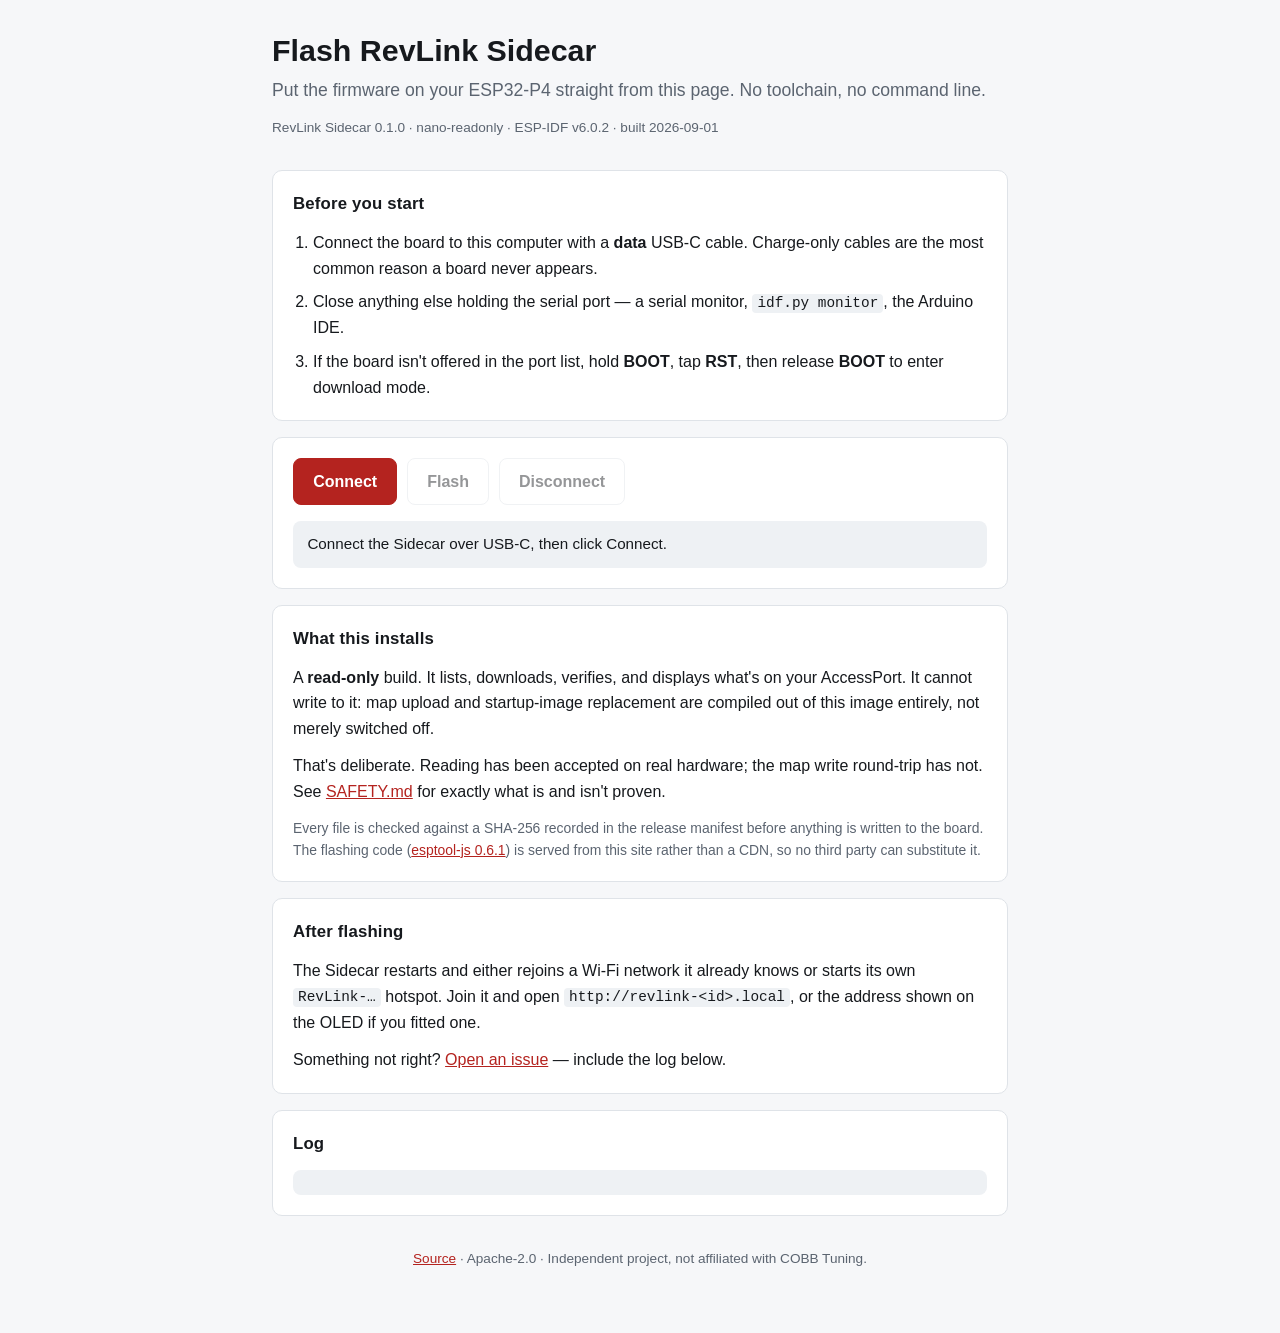
==== web/flash/index.html @ 6007da0b "Publish a read-only v0.1.0 image and a browser flasher Building ESP-IDF is a two-gigabyte, multi-ste" ====
<!doctype html>
<html lang="en">
<head>
<meta charset="utf-8">
<meta name="viewport" content="width=device-width, initial-scale=1">
<title>Flash RevLink Sidecar</title>
<link rel="stylesheet" href="style.css">
</head>
<body>

<main>
  <header>
    <h1>Flash RevLink Sidecar</h1>
    <p class="lede">
      Put the firmware on your ESP32-P4 straight from this page. No toolchain,
      no command line.
    </p>
    <p class="release" id="release">Loading release…</p>
  </header>

  <section id="support" hidden class="panel warn">
    <h2>This browser can't flash</h2>
    <p>
      Flashing uses the Web Serial API, which today only Chromium-based
      browsers implement — Chrome, Edge, Opera, Arc, Brave. Safari and Firefox
      don't support it.
    </p>
    <p>
      Open this page in one of those, or flash from a terminal instead — see
      <a href="https://github.com/noelmom/revlink-sidecar#build">Build</a>.
    </p>
  </section>

  <section class="panel">
    <h2>Before you start</h2>
    <ol>
      <li>Connect the board to this computer with a <strong>data</strong> USB-C
        cable. Charge-only cables are the most common reason a board never
        appears.</li>
      <li>Close anything else holding the serial port — a serial monitor,
        <code>idf.py monitor</code>, the Arduino IDE.</li>
      <li>If the board isn't offered in the port list, hold <strong>BOOT</strong>,
        tap <strong>RST</strong>, then release <strong>BOOT</strong> to enter
        download mode.</li>
    </ol>
  </section>

  <section class="panel actions">
    <div class="row">
      <button id="connect" type="button" class="primary">Connect</button>
      <button id="flash" type="button" disabled>Flash</button>
      <button id="disconnect" type="button" disabled>Disconnect</button>
    </div>
    <p id="status" class="status">Loading…</p>
    <div id="progress" class="progress" hidden><div id="bar" class="bar"></div></div>
  </section>

  <section id="device" class="panel" hidden>
    <h2>Connected board</h2>
    <dl id="device-body"></dl>
  </section>

  <section class="panel">
    <h2>What this installs</h2>
    <p>
      A <strong>read-only</strong> build. It lists, downloads, verifies, and
      displays what's on your AccessPort. It cannot write to it: map upload and
      startup-image replacement are compiled out of this image entirely, not
      merely switched off.
    </p>
    <p>
      That's deliberate. Reading has been accepted on real hardware; the map
      write round-trip has not. See
      <a href="https://github.com/noelmom/revlink-sidecar/blob/main/SAFETY.md">SAFETY.md</a>
      for exactly what is and isn't proven.
    </p>
    <p class="fine">
      Every file is checked against a SHA-256 recorded in the release manifest
      before anything is written to the board. The flashing code
      (<a href="vendor/esptool-js-0.6.1.js">esptool-js 0.6.1</a>) is served from
      this site rather than a CDN, so no third party can substitute it.
    </p>
  </section>

  <section class="panel">
    <h2>After flashing</h2>
    <p>
      The Sidecar restarts and either rejoins a Wi-Fi network it already knows
      or starts its own <code>RevLink-…</code> hotspot. Join it and open
      <code>http://revlink-&lt;id&gt;.local</code>, or the address shown on the
      OLED if you fitted one.
    </p>
    <p>
      Something not right?
      <a href="https://github.com/noelmom/revlink-sidecar/issues">Open an issue</a>
      — include the log below.
    </p>
  </section>

  <section class="panel">
    <h2>Log</h2>
    <pre id="log" class="log"></pre>
  </section>

  <footer>
    <p>
      <a href="https://github.com/noelmom/revlink-sidecar">Source</a> ·
      Apache-2.0 · Independent project, not affiliated with COBB Tuning.
    </p>
  </footer>
</main>

<script type="module" src="flash.js"></script>
</body>
</html>
---- web/flash/style.css ----
:root {
  color-scheme: light dark;
  --bg: #f6f7f9;
  --panel: #ffffff;
  --ink: #16191d;
  --muted: #5b6470;
  --line: #dfe3e8;
  --accent: #b4231f;
  --accent-ink: #ffffff;
  --ok: #1c6b3c;
  --ok-bg: #e8f5ed;
  --warn: #8a5a00;
  --warn-bg: #fdf3e0;
  --error: #a11a16;
  --error-bg: #fdeceb;
  --code: #eef1f4;
}

@media (prefers-color-scheme: dark) {
  :root {
    --bg: #14171a;
    --panel: #1c2024;
    --ink: #e8eaed;
    --muted: #98a2ae;
    --line: #2c3238;
    --accent: #e04a44;
    --accent-ink: #14171a;
    --ok: #6fd39b;
    --ok-bg: #16301f;
    --warn: #e0b060;
    --warn-bg: #332713;
    --error: #f28b86;
    --error-bg: #331917;
    --code: #23282d;
  }
}

* { box-sizing: border-box; }

body {
  margin: 0;
  padding: 2rem 1rem 4rem;
  background: var(--bg);
  color: var(--ink);
  font: 16px/1.6 -apple-system, BlinkMacSystemFont, "Segoe UI", Roboto,
    "Helvetica Neue", Arial, sans-serif;
}

main { max-width: 46rem; margin: 0 auto; }

header { margin-bottom: 2rem; }

h1 { font-size: 1.9rem; line-height: 1.2; margin: 0 0 .5rem; }
h2 { font-size: 1.05rem; margin: 0 0 .75rem; letter-spacing: .01em; }

.lede { font-size: 1.1rem; color: var(--muted); margin: 0 0 .75rem; }

.release {
  margin: 0;
  font-size: .85rem;
  color: var(--muted);
  font-variant-numeric: tabular-nums;
}

.panel {
  background: var(--panel);
  border: 1px solid var(--line);
  border-radius: 10px;
  padding: 1.25rem;
  margin-bottom: 1rem;
}

.panel.warn { border-color: var(--warn); background: var(--warn-bg); }
.panel.blocked { border-color: var(--error); }

p { margin: 0 0 .75rem; }
p:last-child { margin-bottom: 0; }

ol { margin: 0; padding-left: 1.25rem; }
li { margin-bottom: .5rem; }
li:last-child { margin-bottom: 0; }

a { color: var(--accent); }

code {
  background: var(--code);
  padding: .1em .35em;
  border-radius: 4px;
  font-family: ui-monospace, SFMono-Regular, Menlo, Consolas, monospace;
  font-size: .9em;
}

.row { display: flex; gap: .6rem; flex-wrap: wrap; margin-bottom: 1rem; }

button {
  font: inherit;
  font-weight: 600;
  padding: .6rem 1.2rem;
  border-radius: 8px;
  border: 1px solid var(--line);
  background: var(--panel);
  color: var(--ink);
  cursor: pointer;
}

button:hover:not(:disabled) { border-color: var(--muted); }

button.primary {
  background: var(--accent);
  border-color: var(--accent);
  color: var(--accent-ink);
}

button:disabled { opacity: .45; cursor: not-allowed; }

.status {
  margin: 0;
  padding: .7rem .9rem;
  border-radius: 8px;
  background: var(--code);
  font-size: .95rem;
  white-space: pre-wrap;
}

.status.ok { background: var(--ok-bg); color: var(--ok); }
.status.error { background: var(--error-bg); color: var(--error); }

.progress {
  margin-top: .9rem;
  height: 1.4rem;
  background: var(--code);
  border-radius: 8px;
  overflow: hidden;
}

.bar {
  height: 100%;
  width: 0;
  background: var(--accent);
  color: var(--accent-ink);
  font-size: .78rem;
  font-weight: 700;
  line-height: 1.4rem;
  text-align: center;
  transition: width .2s ease;
}

dl {
  display: grid;
  grid-template-columns: max-content 1fr;
  gap: .4rem 1.2rem;
  margin: 0;
  font-size: .95rem;
}

dt { color: var(--muted); }
dd { margin: 0; font-variant-numeric: tabular-nums; }

.log {
  margin: 0;
  max-height: 16rem;
  overflow: auto;
  background: var(--code);
  border-radius: 8px;
  padding: .8rem;
  font-family: ui-monospace, SFMono-Regular, Menlo, Consolas, monospace;
  font-size: .8rem;
  line-height: 1.5;
  white-space: pre-wrap;
  word-break: break-word;
}

.fine { font-size: .87rem; color: var(--muted); }

footer {
  margin-top: 2rem;
  font-size: .85rem;
  color: var(--muted);
  text-align: center;
}

@media (max-width: 30rem) {
  dl { grid-template-columns: 1fr; gap: .1rem; }
  dt { margin-top: .5rem; }
}
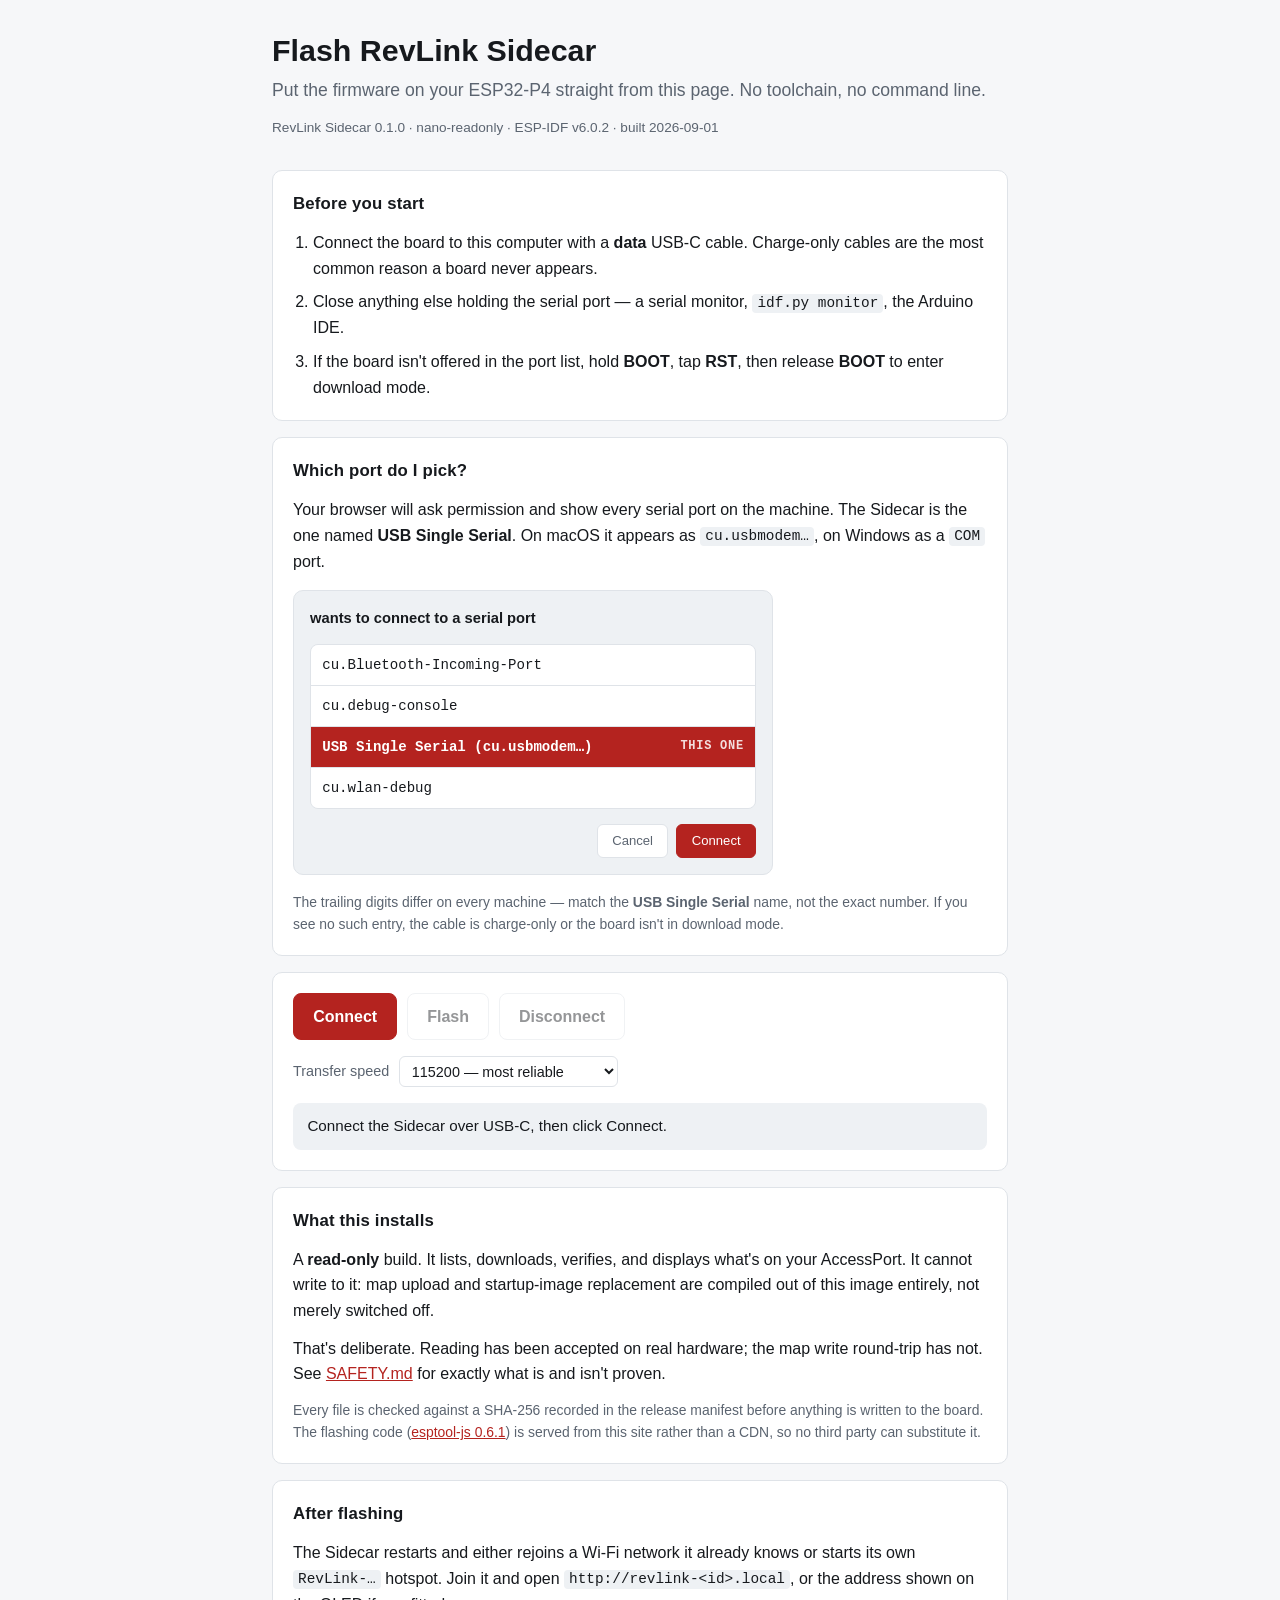
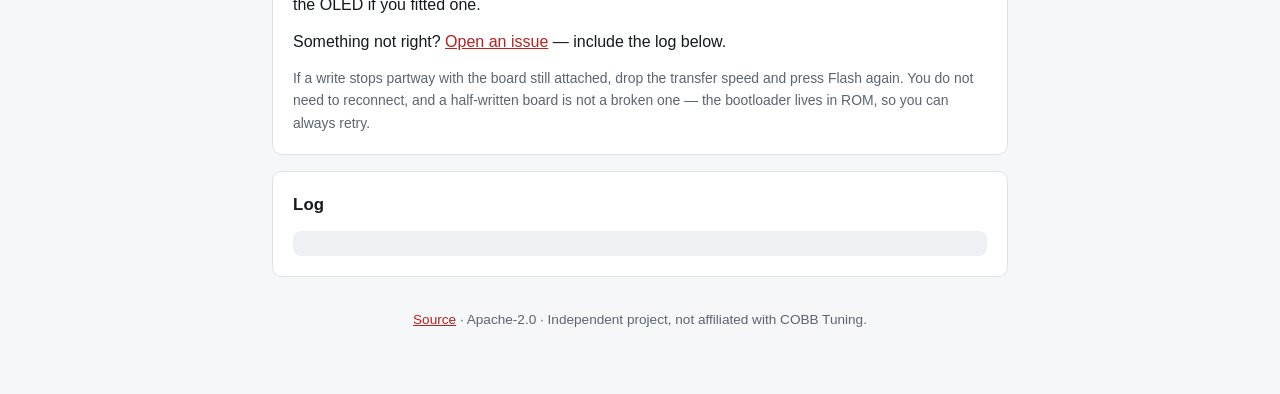
==== commit 56b97f75: "Add a landing page, and make a failed flash retryable The site now has a front door at / and the fla" ====
--- a/web/flash/index.html
+++ b/web/flash/index.html
@@ -45,12 +45,54 @@
     </ol>
   </section>
 
+  <section class="panel">
+    <h2>Which port do I pick?</h2>
+    <p>
+      Your browser will ask permission and show every serial port on the
+      machine. The Sidecar is the one named <strong>USB Single Serial</strong>.
+      On macOS it appears as <code>cu.usbmodem…</code>, on Windows as a
+      <code>COM</code> port.
+    </p>
+
+    <figure class="picker" aria-label="Example of the browser's serial port chooser">
+      <div class="picker-title">wants to connect to a serial port</div>
+      <ul class="picker-list">
+        <li>cu.Bluetooth-Incoming-Port</li>
+        <li>cu.debug-console</li>
+        <li class="pick">
+          USB Single Serial (cu.usbmodem…)
+          <span class="pick-tag">this one</span>
+        </li>
+        <li>cu.wlan-debug</li>
+      </ul>
+      <div class="picker-buttons">
+        <span class="picker-btn">Cancel</span>
+        <span class="picker-btn primary">Connect</span>
+      </div>
+    </figure>
+
+    <p class="fine">
+      The trailing digits differ on every machine — match the
+      <strong>USB Single Serial</strong> name, not the exact number. If you see
+      no such entry, the cable is charge-only or the board isn't in download
+      mode.
+    </p>
+  </section>
+
   <section class="panel actions">
     <div class="row">
       <button id="connect" type="button" class="primary">Connect</button>
       <button id="flash" type="button" disabled>Flash</button>
       <button id="disconnect" type="button" disabled>Disconnect</button>
     </div>
+    <label class="speed">
+      Transfer speed
+      <select id="baud">
+        <option value="115200" selected>115200 — most reliable</option>
+        <option value="230400">230400 — faster</option>
+        <option value="460800">460800 — fastest, may drop</option>
+      </select>
+    </label>
     <p id="status" class="status">Loading…</p>
     <div id="progress" class="progress" hidden><div id="bar" class="bar"></div></div>
   </section>
@@ -95,6 +137,12 @@
       <a href="https://github.com/noelmom/revlink-sidecar/issues">Open an issue</a>
       — include the log below.
     </p>
+    <p class="fine">
+      If a write stops partway with the board still attached, drop the
+      transfer speed and press Flash again. You do not need to reconnect, and
+      a half-written board is not a broken one — the bootloader lives in ROM,
+      so you can always retry.
+    </p>
   </section>
 
   <section class="panel">
--- a/web/flash/style.css
+++ b/web/flash/style.css
@@ -183,3 +183,99 @@
   dl { grid-template-columns: 1fr; gap: .1rem; }
   dt { margin-top: .5rem; }
 }
+
+/* Facsimile of the browser's serial-port chooser, so people know which entry
+   is theirs before the real dialog appears. Deliberately generic: the trailing
+   device digits differ on every machine. */
+.picker {
+  margin: 1rem 0;
+  border: 1px solid var(--line);
+  border-radius: 10px;
+  background: var(--code);
+  padding: 1rem;
+  max-width: 30rem;
+}
+
+.picker-title {
+  font-weight: 650;
+  font-size: .92rem;
+  margin-bottom: .8rem;
+}
+
+.picker-list {
+  list-style: none;
+  margin: 0 0 .9rem;
+  padding: 0;
+  border-radius: 8px;
+  overflow: hidden;
+  border: 1px solid var(--line);
+}
+
+.picker-list li {
+  margin: 0;
+  padding: .55rem .7rem;
+  font-size: .88rem;
+  background: var(--panel);
+  border-bottom: 1px solid var(--line);
+  font-family: ui-monospace, SFMono-Regular, Menlo, Consolas, monospace;
+}
+
+.picker-list li:last-child { border-bottom: 0; }
+
+.picker-list .pick {
+  background: var(--accent);
+  color: var(--accent-ink);
+  font-weight: 650;
+  display: flex;
+  justify-content: space-between;
+  align-items: center;
+  gap: .5rem;
+}
+
+.pick-tag {
+  font-family: inherit;
+  font-size: .75rem;
+  text-transform: uppercase;
+  letter-spacing: .06em;
+  opacity: .85;
+  white-space: nowrap;
+}
+
+.picker-buttons {
+  display: flex;
+  gap: .5rem;
+  justify-content: flex-end;
+}
+
+.picker-btn {
+  font-size: .82rem;
+  padding: .35rem .9rem;
+  border-radius: 6px;
+  border: 1px solid var(--line);
+  background: var(--panel);
+  color: var(--muted);
+}
+
+.picker-btn.primary {
+  background: var(--accent);
+  border-color: var(--accent);
+  color: var(--accent-ink);
+}
+
+.speed {
+  display: flex;
+  align-items: center;
+  gap: .6rem;
+  font-size: .9rem;
+  color: var(--muted);
+  margin-bottom: 1rem;
+}
+
+.speed select {
+  font: inherit;
+  padding: .35rem .5rem;
+  border-radius: 6px;
+  border: 1px solid var(--line);
+  background: var(--panel);
+  color: var(--ink);
+}
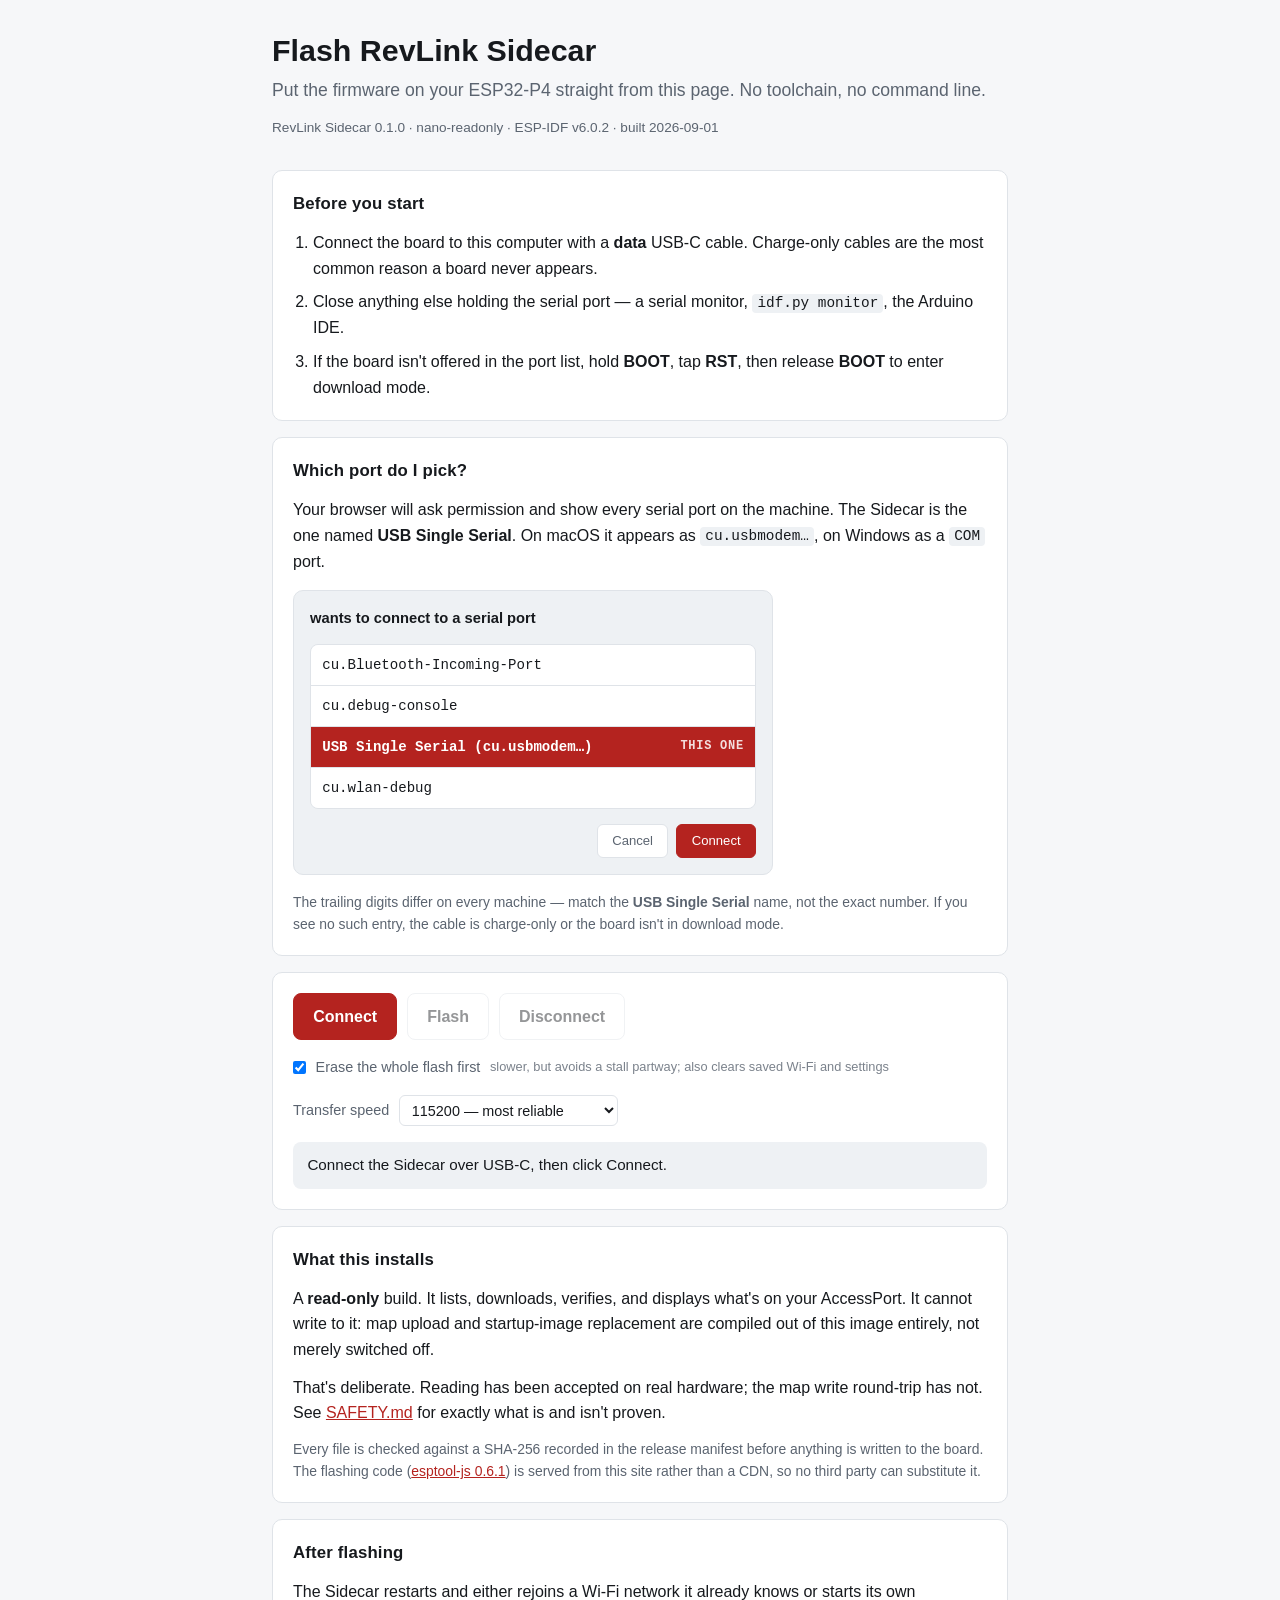
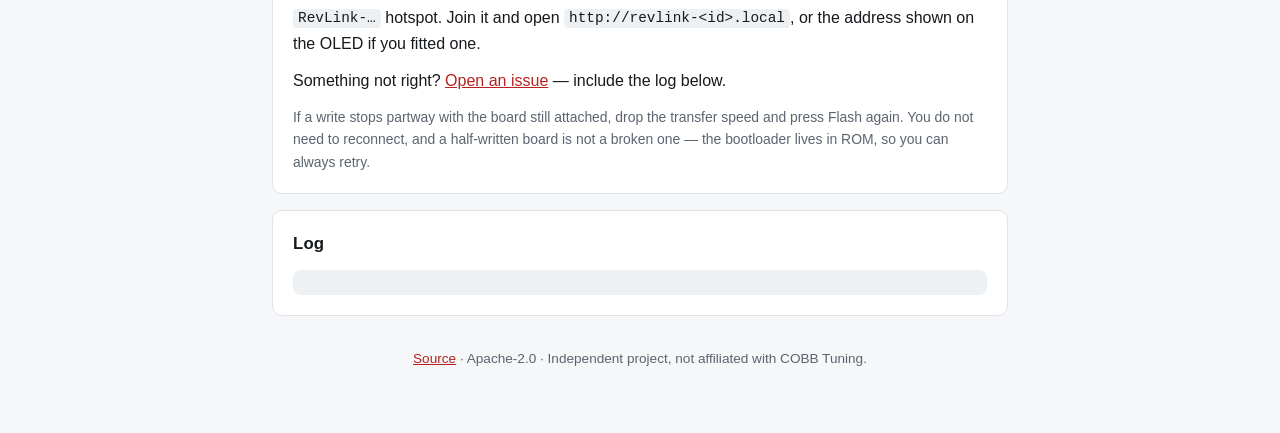
==== commit 74ede757: "Erase before writing, so a long erase cannot stall the write A second field log ruled out the transf" ====
--- a/web/flash/index.html
+++ b/web/flash/index.html
@@ -86,6 +86,12 @@
       <button id="disconnect" type="button" disabled>Disconnect</button>
     </div>
     <label class="speed">
+      <input type="checkbox" id="erase" checked>
+      Erase the whole flash first
+      <span class="hint">slower, but avoids a stall partway; also clears saved
+        Wi-Fi and settings</span>
+    </label>
+    <label class="speed">
       Transfer speed
       <select id="baud">
         <option value="115200" selected>115200 — most reliable</option>
--- a/web/flash/style.css
+++ b/web/flash/style.css
@@ -279,3 +279,10 @@
   background: var(--panel);
   color: var(--ink);
 }
+
+.speed .hint {
+  font-size: .8rem;
+  opacity: .8;
+}
+
+.speed input[type="checkbox"] { margin: 0; }
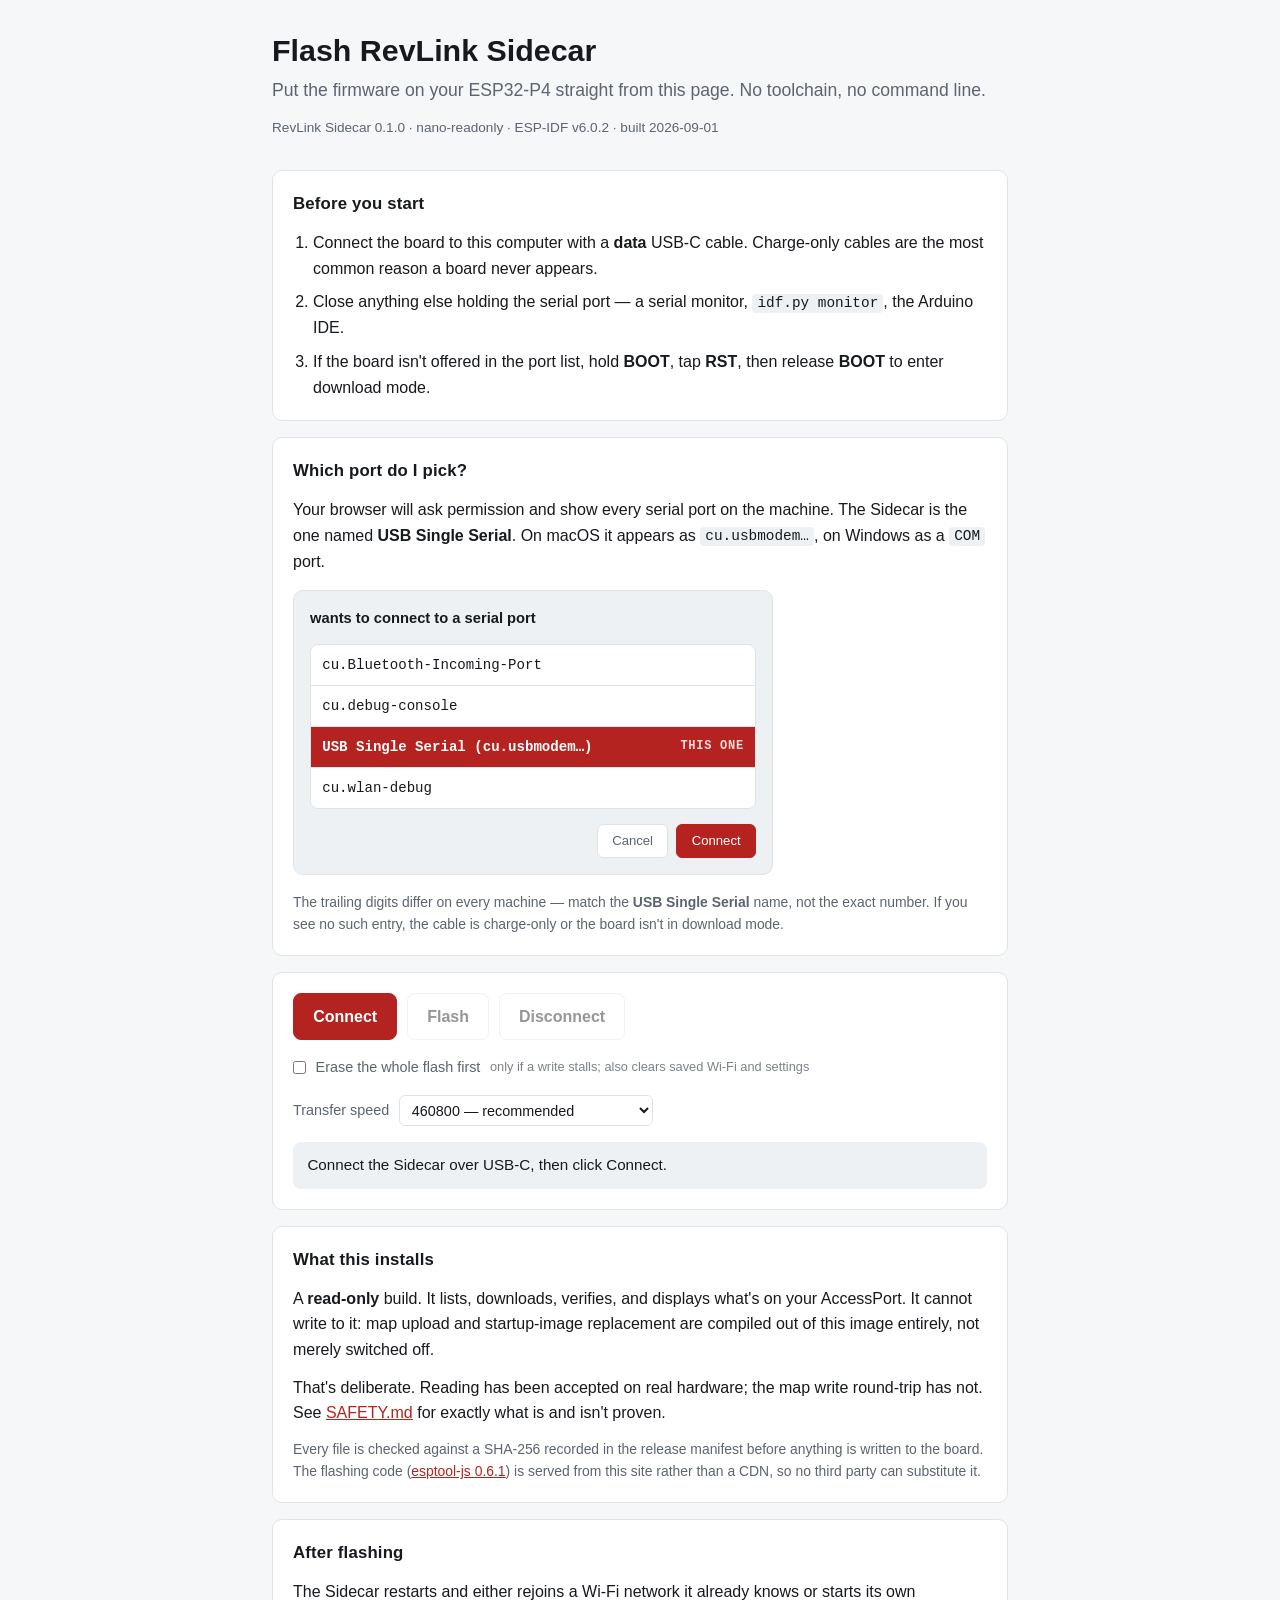
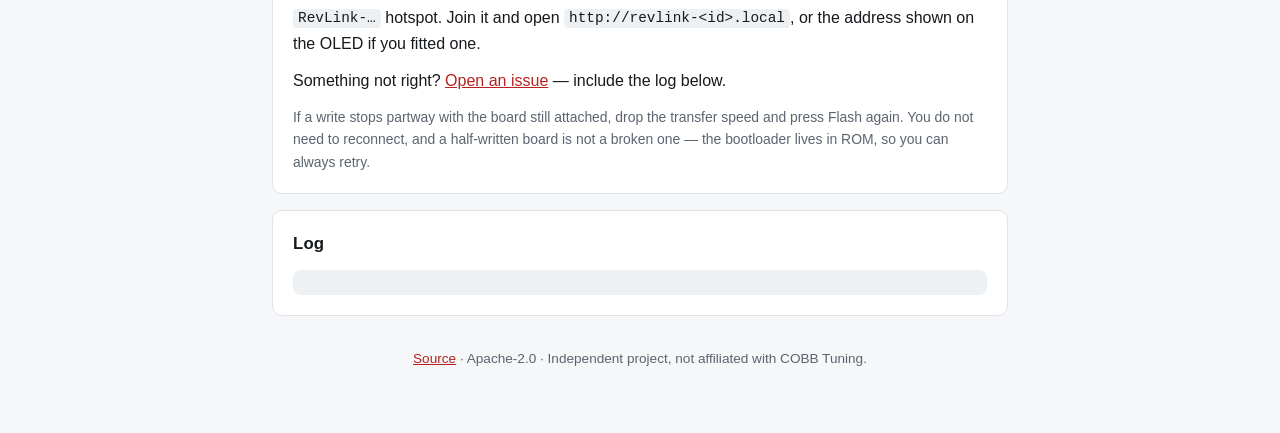
==== commit 350c09e1: "Pass firmware to esptool-js as bytes, not as a binary string Flashing failed at the same block on ev" ====
--- a/web/flash/index.html
+++ b/web/flash/index.html
@@ -86,17 +86,17 @@
       <button id="disconnect" type="button" disabled>Disconnect</button>
     </div>
     <label class="speed">
-      <input type="checkbox" id="erase" checked>
+      <input type="checkbox" id="erase">
       Erase the whole flash first
-      <span class="hint">slower, but avoids a stall partway; also clears saved
-        Wi-Fi and settings</span>
+      <span class="hint">only if a write stalls; also clears saved Wi-Fi and
+        settings</span>
     </label>
     <label class="speed">
       Transfer speed
       <select id="baud">
-        <option value="115200" selected>115200 — most reliable</option>
-        <option value="230400">230400 — faster</option>
-        <option value="460800">460800 — fastest, may drop</option>
+        <option value="115200">115200 — slowest, most forgiving</option>
+        <option value="230400">230400</option>
+        <option value="460800" selected>460800 — recommended</option>
       </select>
     </label>
     <p id="status" class="status">Loading…</p>
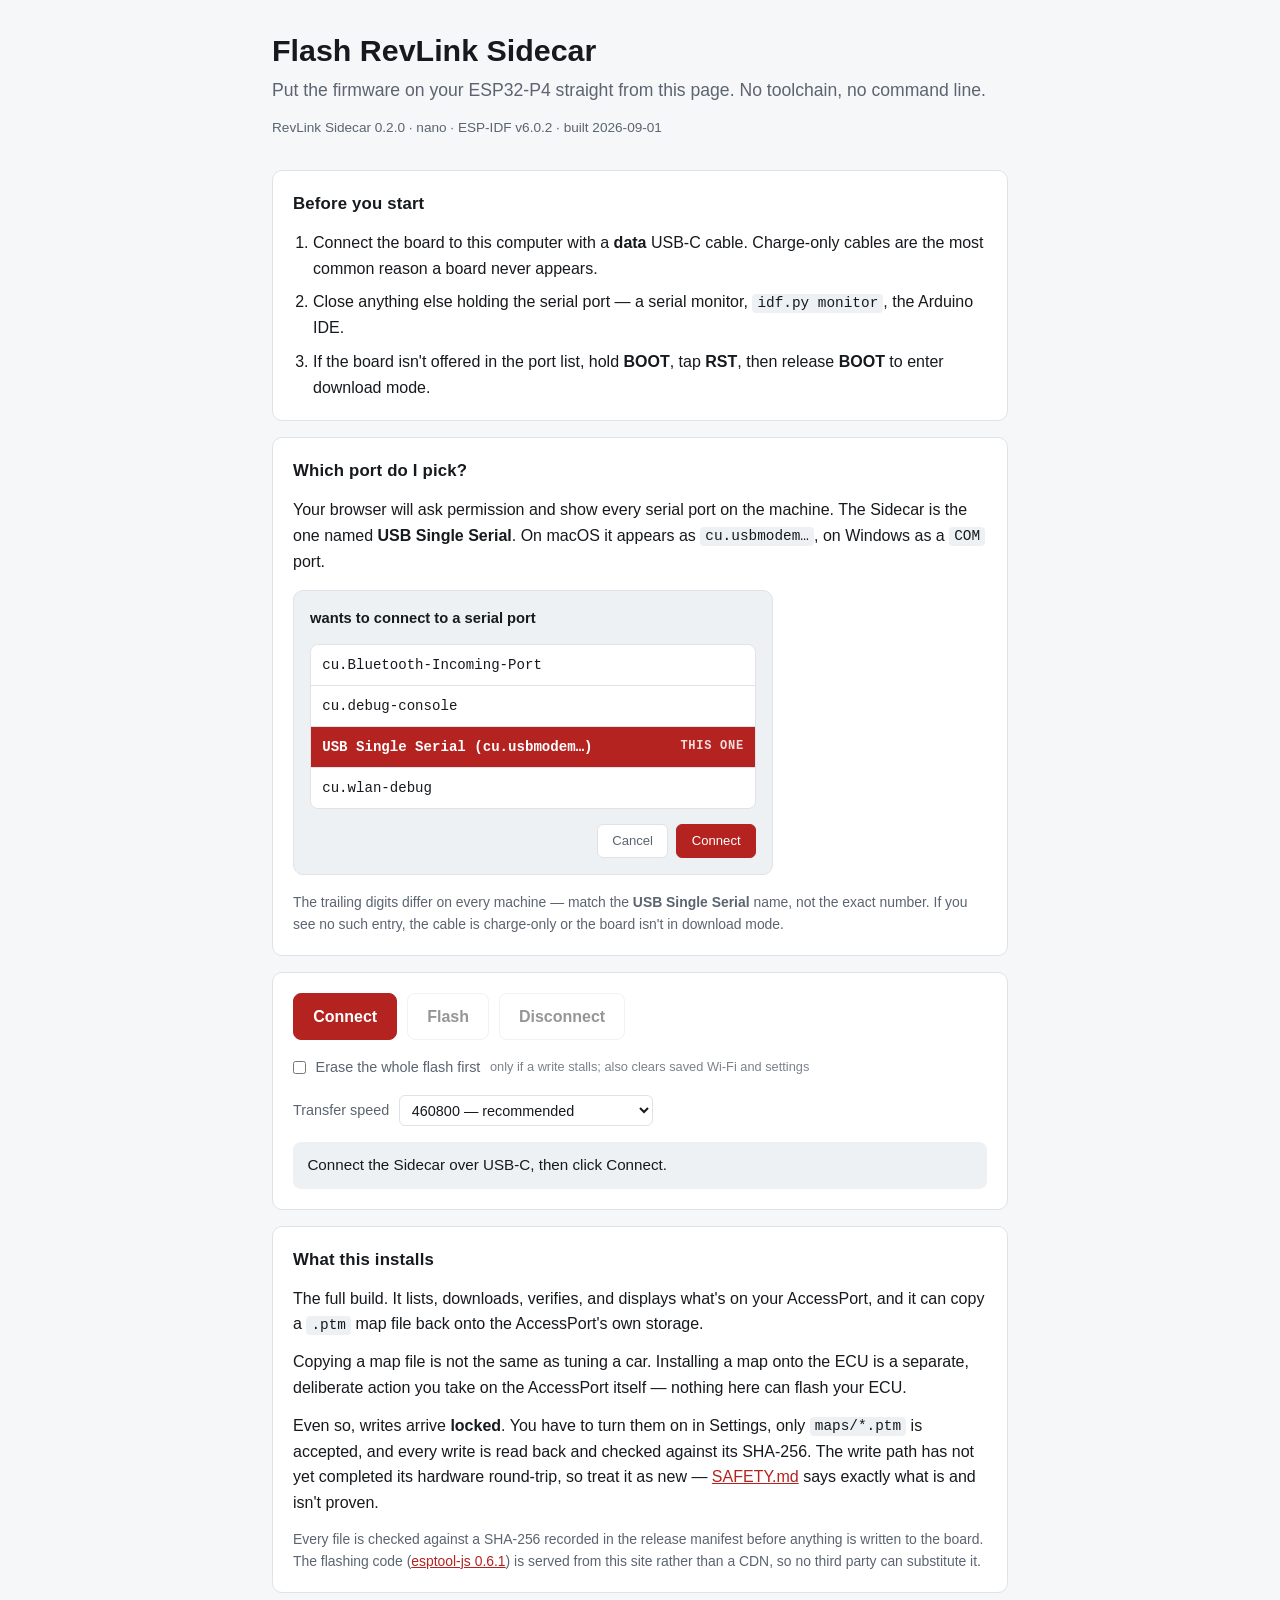
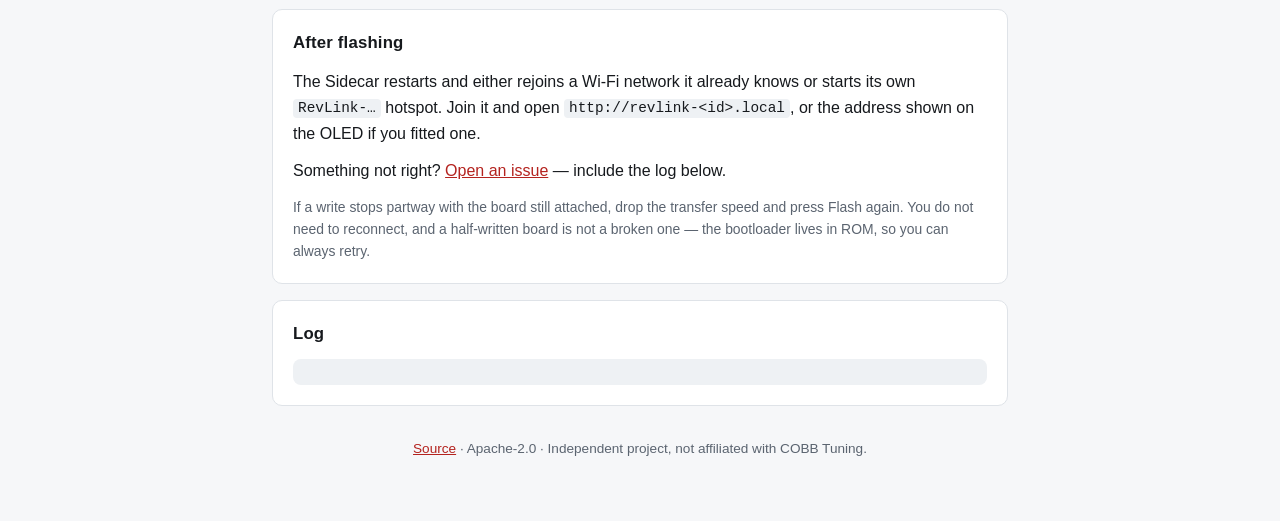
==== commit 86e787e5: "Publish the full build, and raise two task stacks chasing a reboot Publish the Nano product profile " ====
--- a/web/flash/index.html
+++ b/web/flash/index.html
@@ -111,16 +111,22 @@
   <section class="panel">
     <h2>What this installs</h2>
     <p>
-      A <strong>read-only</strong> build. It lists, downloads, verifies, and
-      displays what's on your AccessPort. It cannot write to it: map upload and
-      startup-image replacement are compiled out of this image entirely, not
-      merely switched off.
+      The full build. It lists, downloads, verifies, and displays what's on
+      your AccessPort, and it can copy a <code>.ptm</code> map file back onto
+      the AccessPort's own storage.
     </p>
     <p>
-      That's deliberate. Reading has been accepted on real hardware; the map
-      write round-trip has not. See
+      Copying a map file is not the same as tuning a car. Installing a map
+      onto the ECU is a separate, deliberate action you take on the AccessPort
+      itself — nothing here can flash your ECU.
+    </p>
+    <p>
+      Even so, writes arrive <strong>locked</strong>. You have to turn them on
+      in Settings, only <code>maps/*.ptm</code> is accepted, and every write is
+      read back and checked against its SHA-256. The write path has not yet
+      completed its hardware round-trip, so treat it as new —
       <a href="https://github.com/noelmom/revlink-sidecar/blob/main/SAFETY.md">SAFETY.md</a>
-      for exactly what is and isn't proven.
+      says exactly what is and isn't proven.
     </p>
     <p class="fine">
       Every file is checked against a SHA-256 recorded in the release manifest
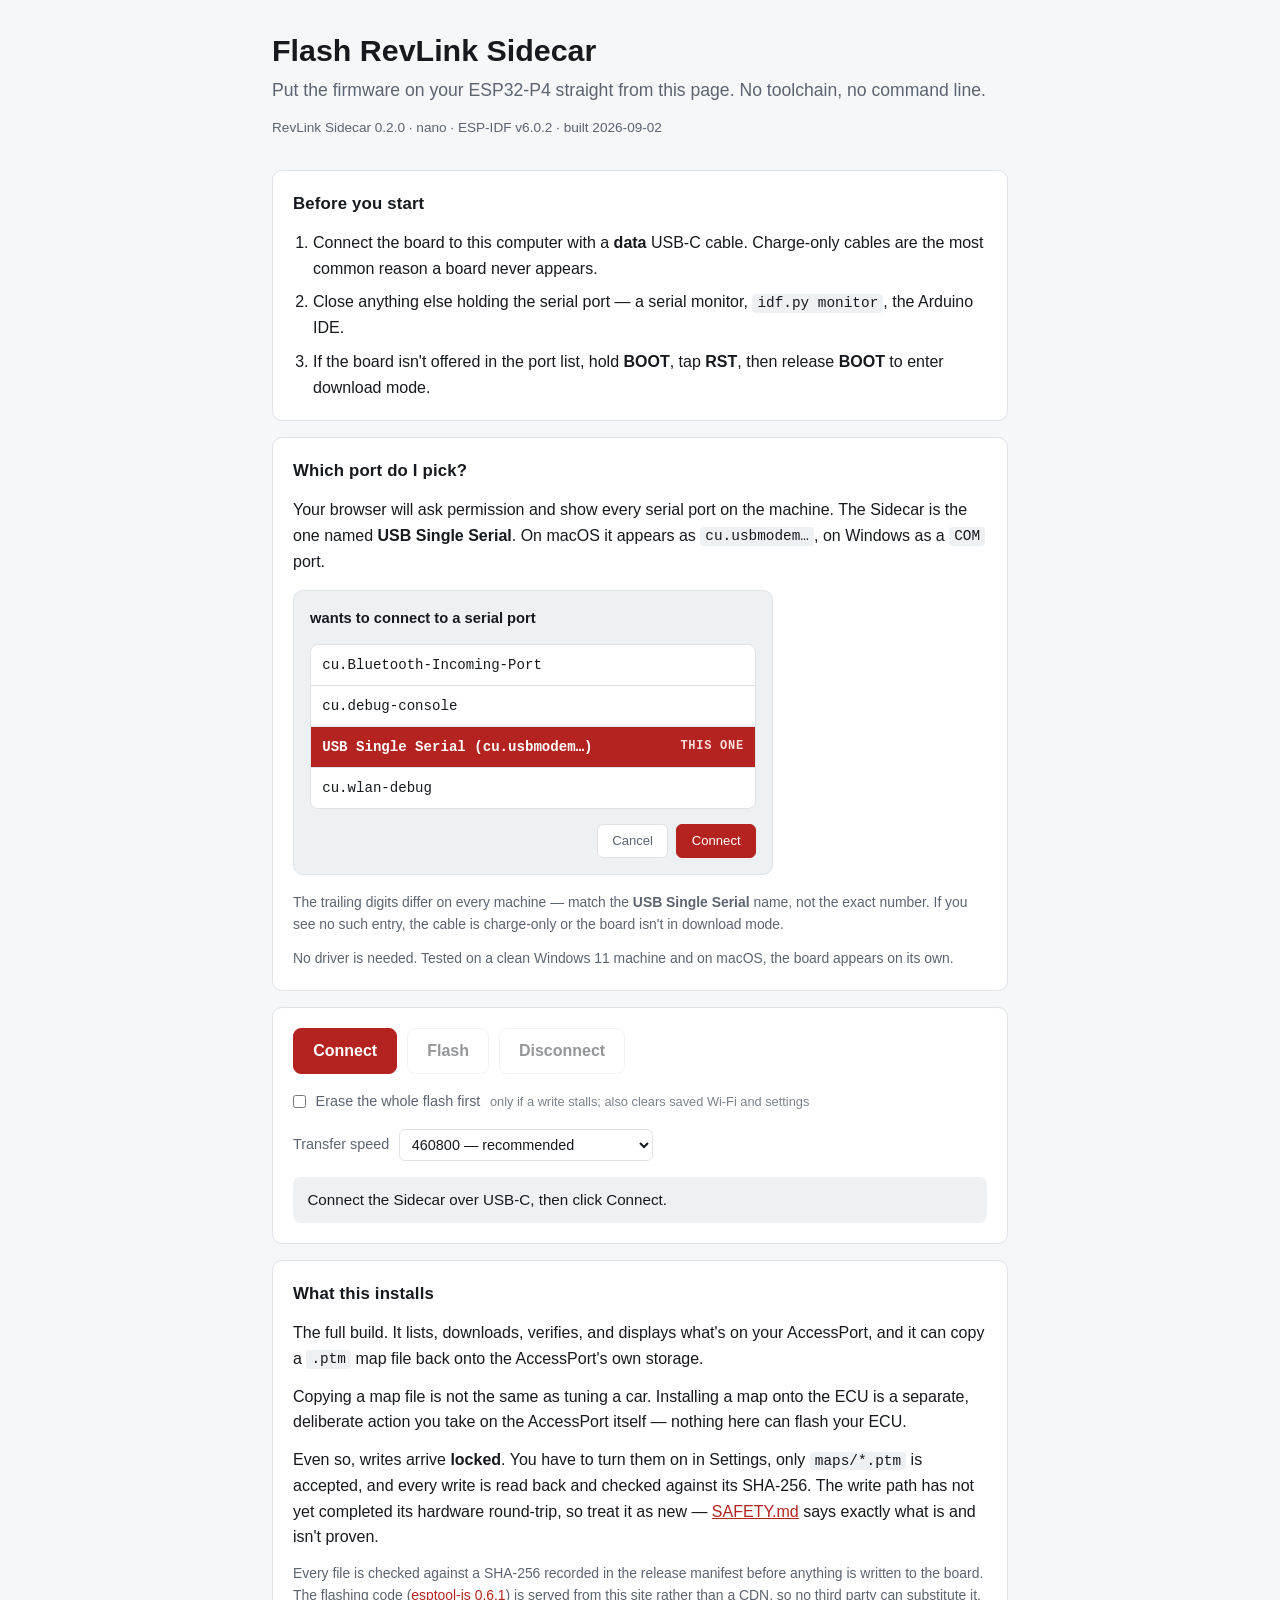
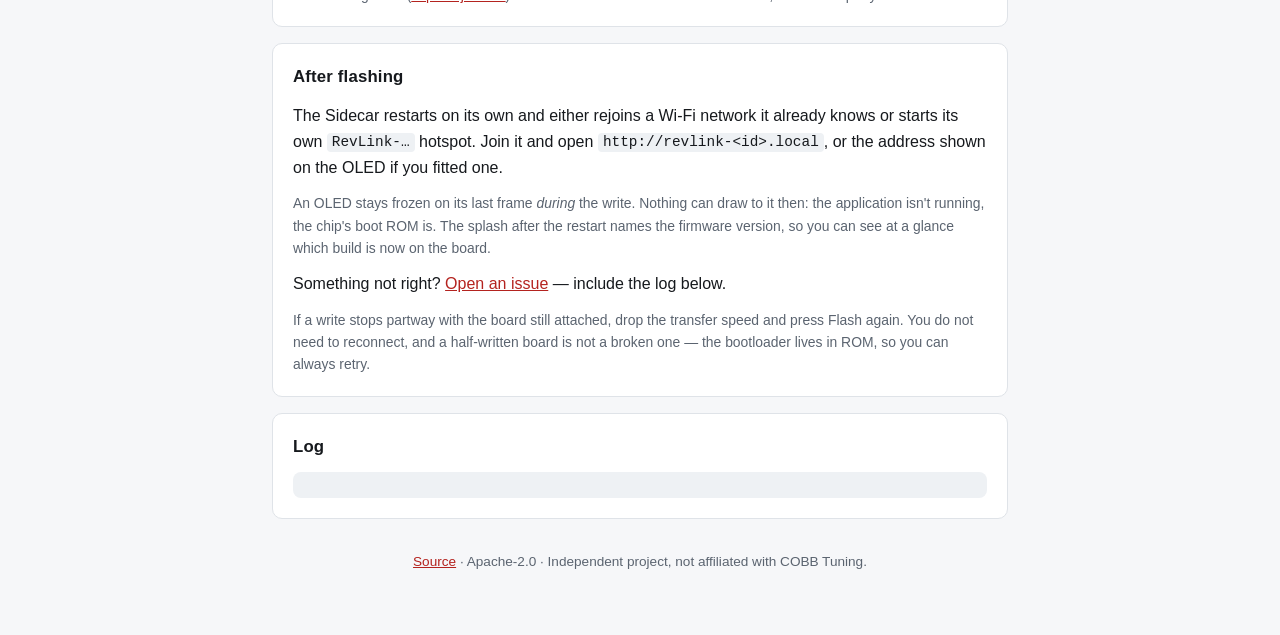
==== commit 9daea12f: "Restart the board after a web flash, and name the build on the splash Two things field testing turne" ====
--- a/web/flash/index.html
+++ b/web/flash/index.html
@@ -77,6 +77,10 @@
       no such entry, the cable is charge-only or the board isn't in download
       mode.
     </p>
+    <p class="fine">
+      No driver is needed. Tested on a clean Windows 11 machine and on macOS,
+      the board appears on its own.
+    </p>
   </section>
 
   <section class="panel actions">
@@ -139,10 +143,16 @@
   <section class="panel">
     <h2>After flashing</h2>
     <p>
-      The Sidecar restarts and either rejoins a Wi-Fi network it already knows
-      or starts its own <code>RevLink-…</code> hotspot. Join it and open
-      <code>http://revlink-&lt;id&gt;.local</code>, or the address shown on the
-      OLED if you fitted one.
+      The Sidecar restarts on its own and either rejoins a Wi-Fi network it
+      already knows or starts its own <code>RevLink-…</code> hotspot. Join it
+      and open <code>http://revlink-&lt;id&gt;.local</code>, or the address
+      shown on the OLED if you fitted one.
+    </p>
+    <p class="fine">
+      An OLED stays frozen on its last frame <em>during</em> the write. Nothing
+      can draw to it then: the application isn't running, the chip's boot ROM
+      is. The splash after the restart names the firmware version, so you can
+      see at a glance which build is now on the board.
     </p>
     <p>
       Something not right?
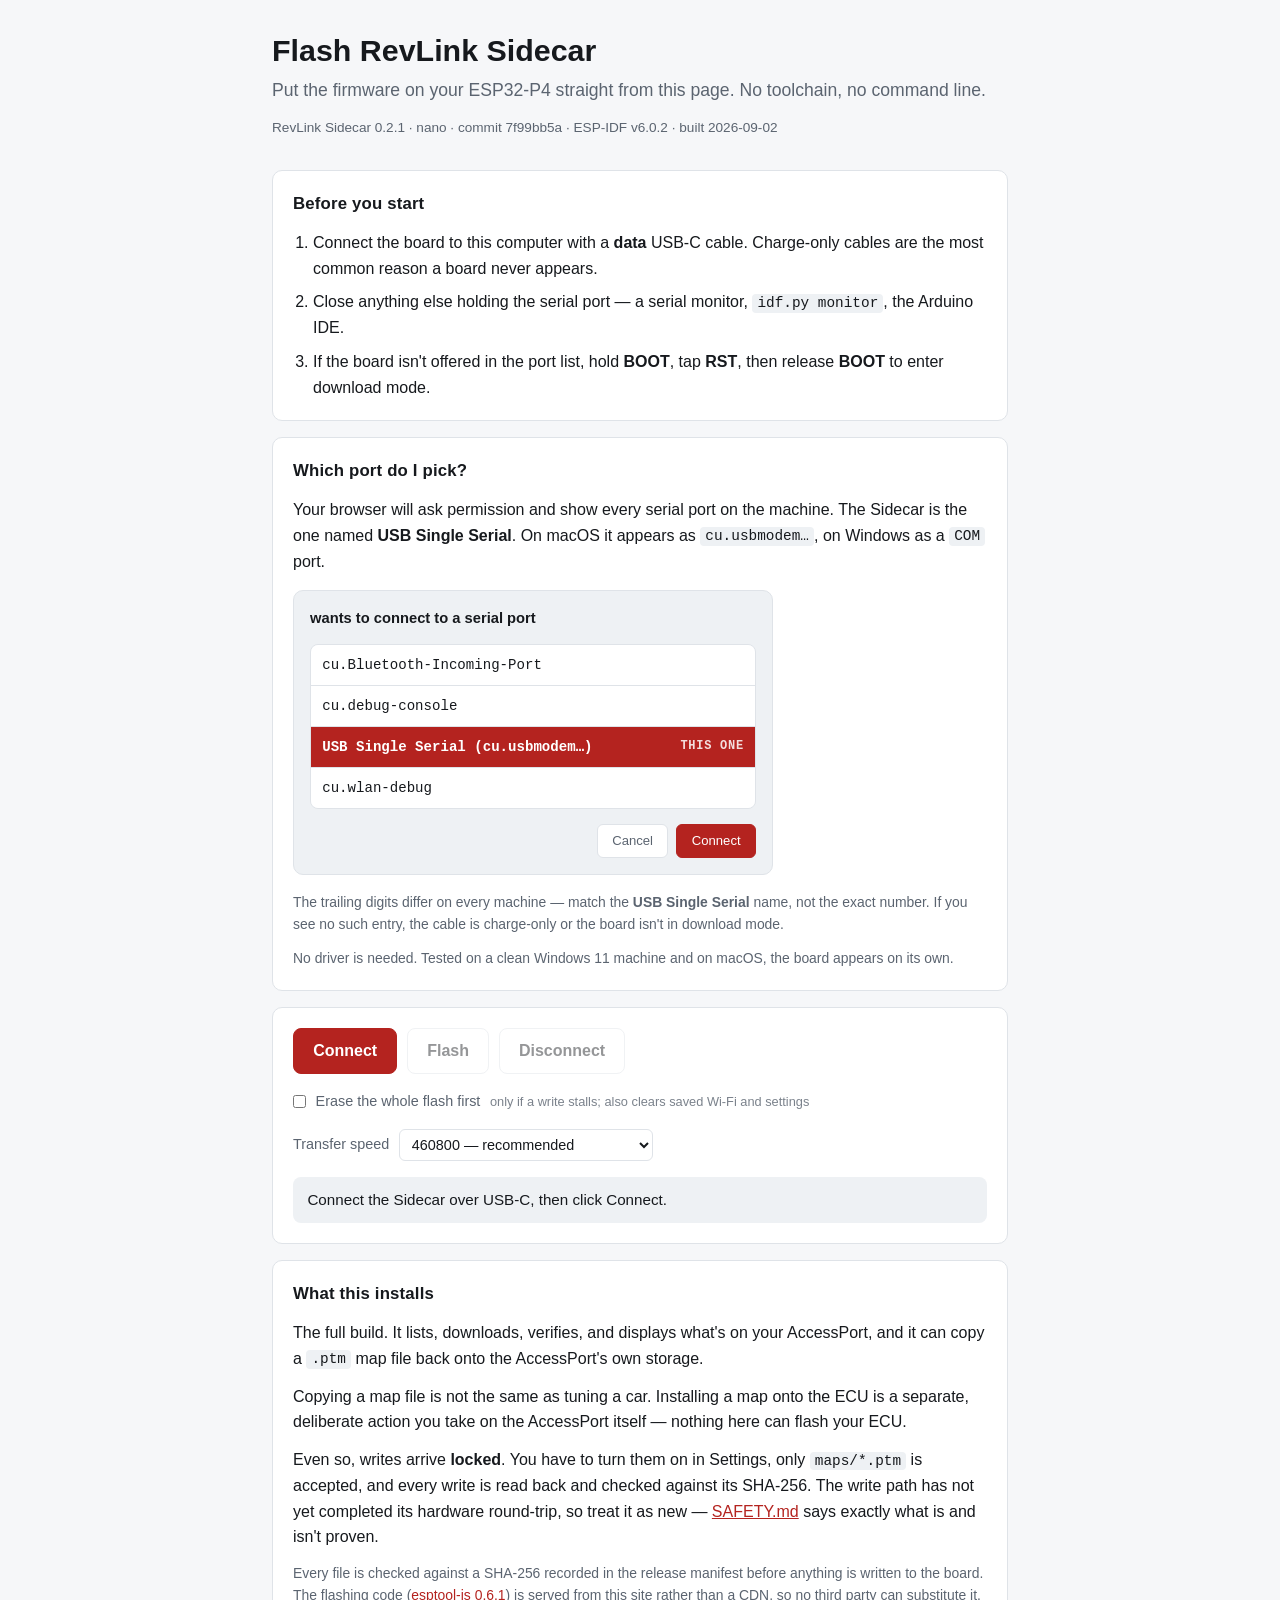
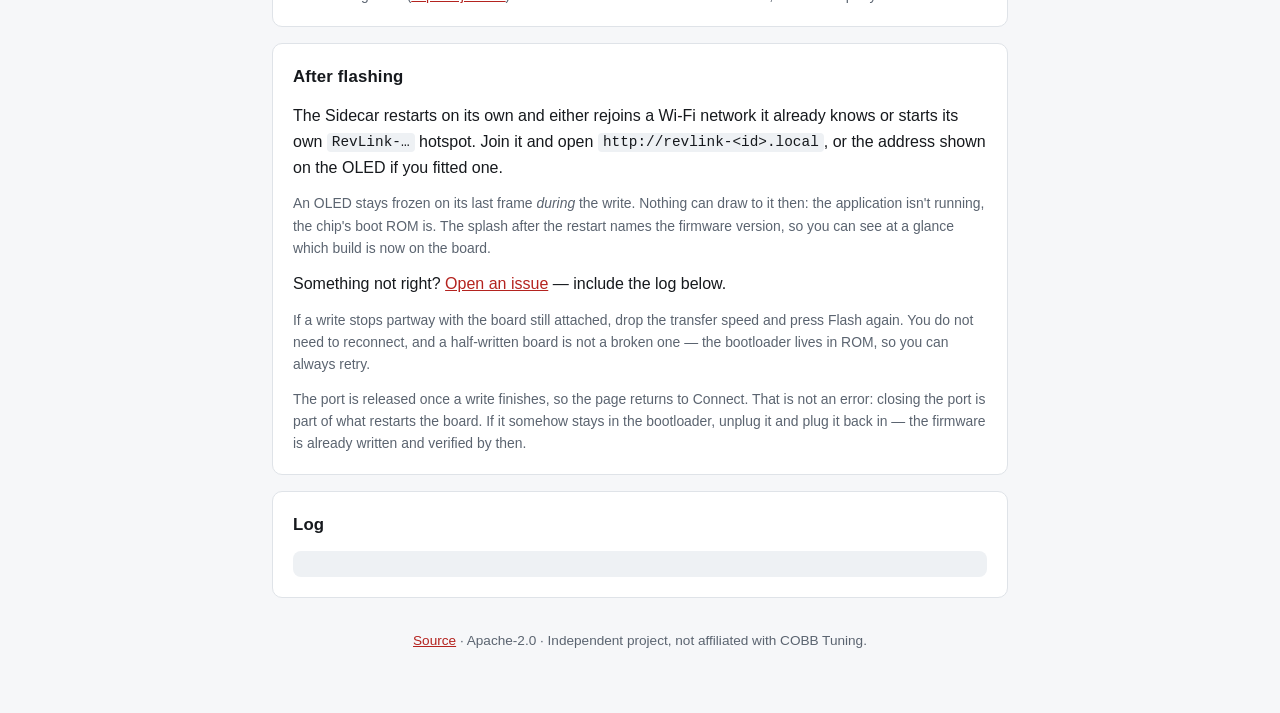
==== commit e4f65207: "Release the serial port after a write, which is what restarts the board The signal pulse ran and rep" ====
--- a/web/flash/index.html
+++ b/web/flash/index.html
@@ -165,6 +165,12 @@
       a half-written board is not a broken one — the bootloader lives in ROM,
       so you can always retry.
     </p>
+    <p class="fine">
+      The port is released once a write finishes, so the page returns to
+      Connect. That is not an error: closing the port is part of what restarts
+      the board. If it somehow stays in the bootloader, unplug it and plug it
+      back in — the firmware is already written and verified by then.
+    </p>
   </section>
 
   <section class="panel">
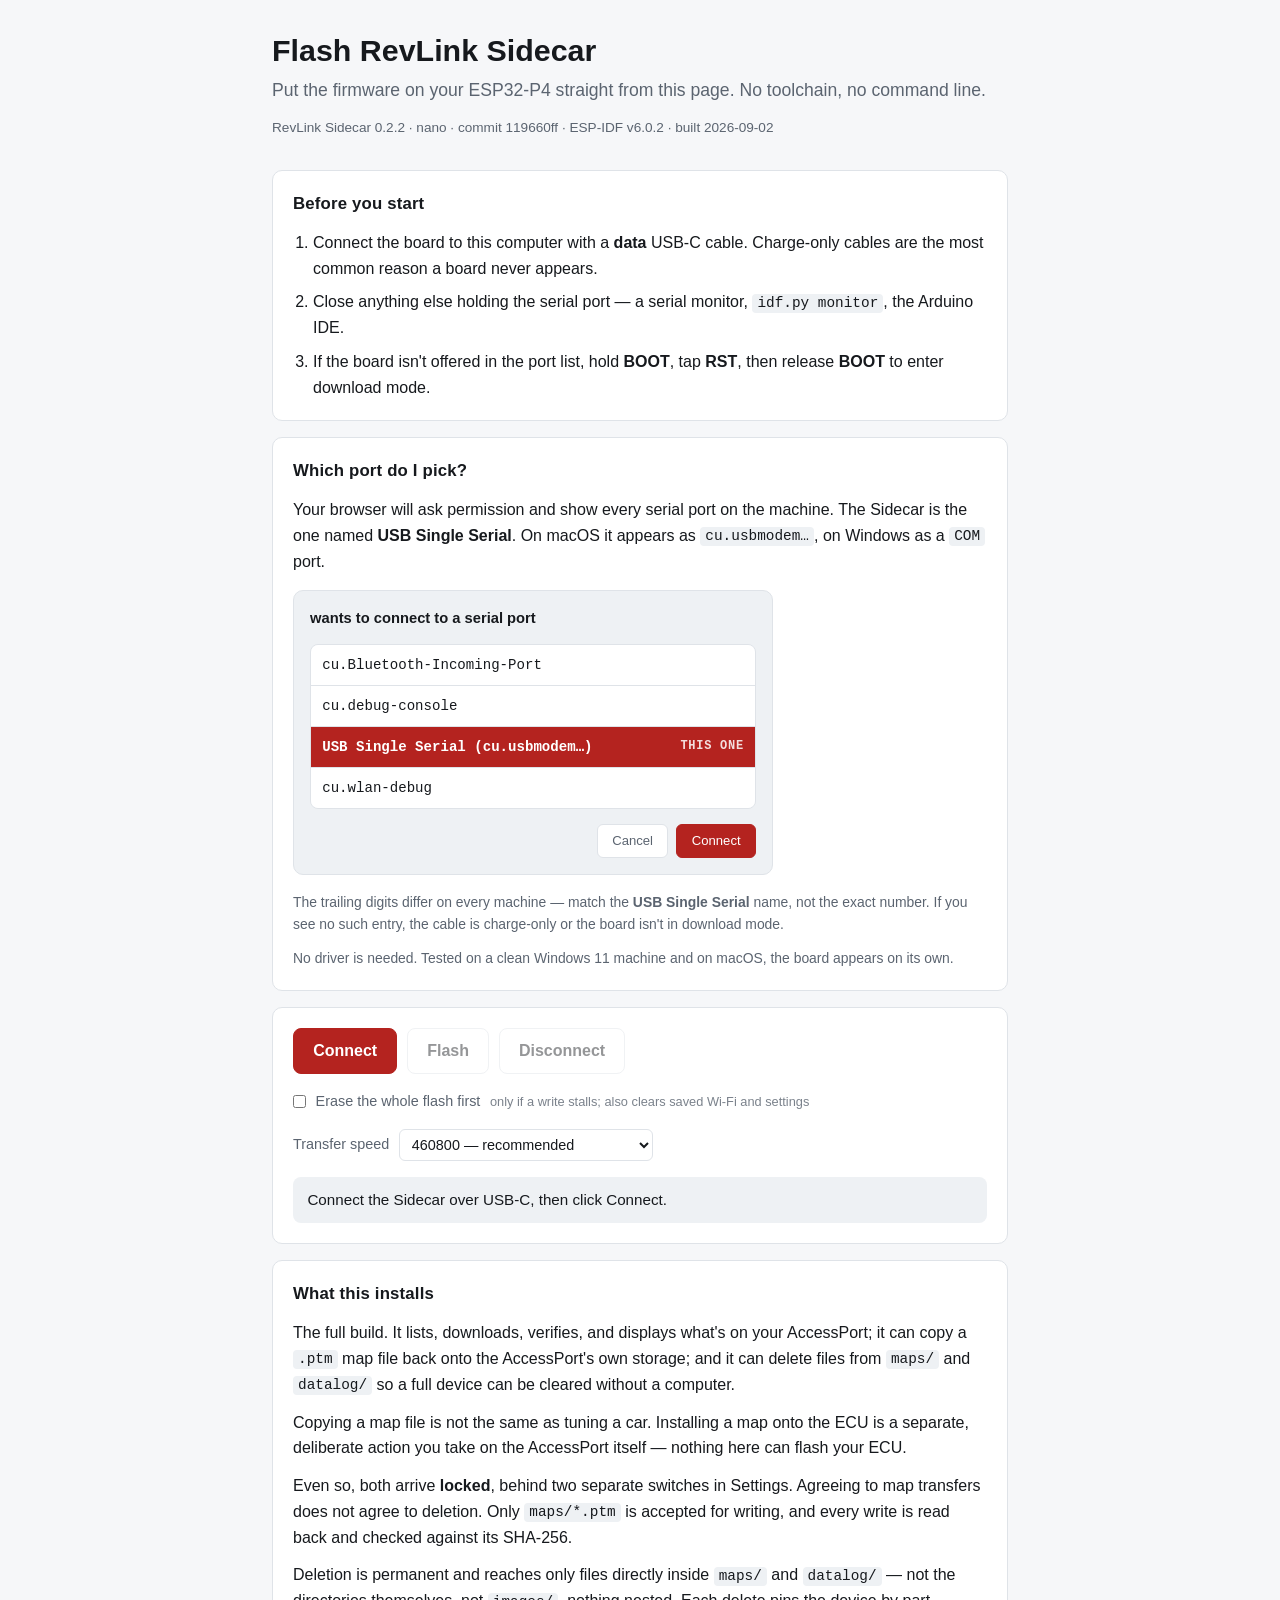
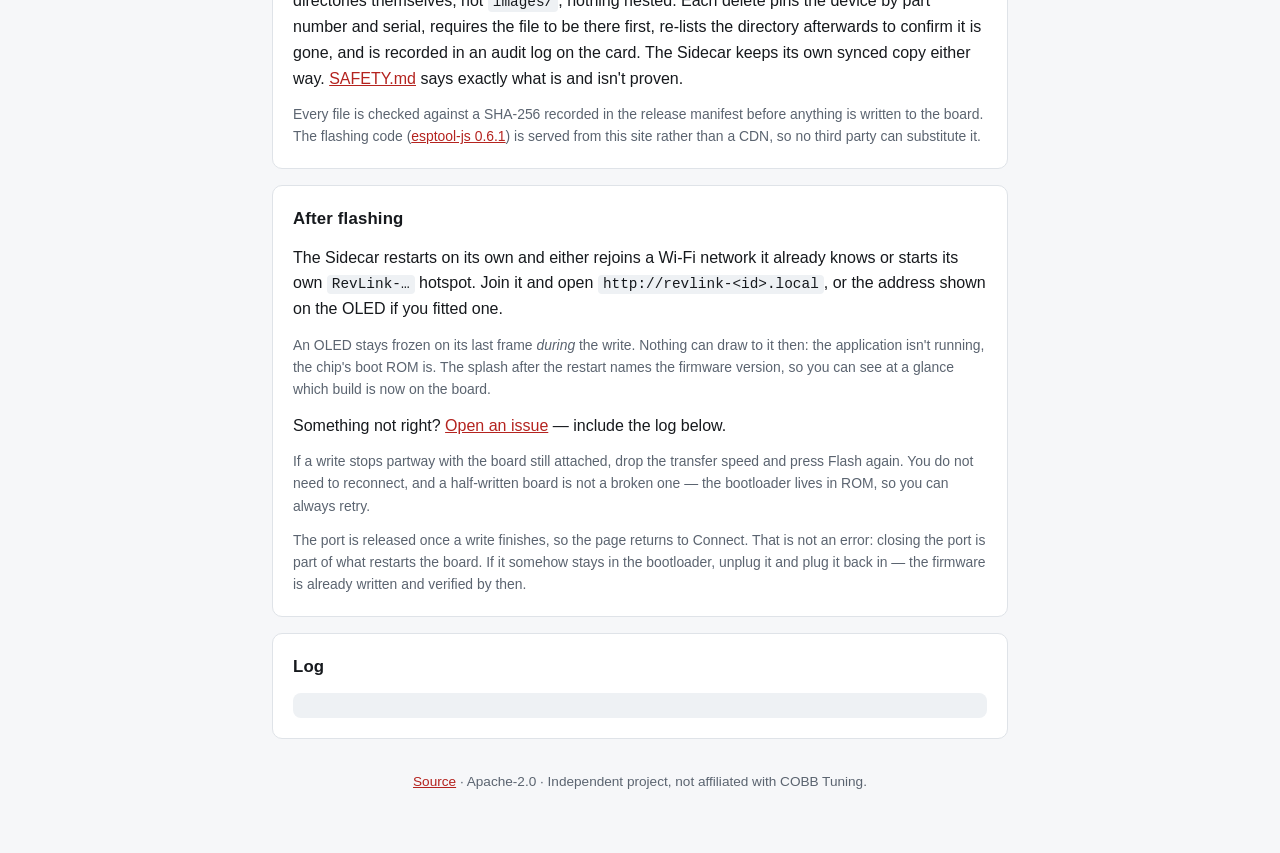
==== commit 02e8fccc: "Publish 0.2.2, and correct the docs that said deletion was compiled out The release directory, the m" ====
--- a/web/flash/index.html
+++ b/web/flash/index.html
@@ -116,8 +116,10 @@
     <h2>What this installs</h2>
     <p>
       The full build. It lists, downloads, verifies, and displays what's on
-      your AccessPort, and it can copy a <code>.ptm</code> map file back onto
-      the AccessPort's own storage.
+      your AccessPort; it can copy a <code>.ptm</code> map file back onto the
+      AccessPort's own storage; and it can delete files from
+      <code>maps/</code> and <code>datalog/</code> so a full device can be
+      cleared without a computer.
     </p>
     <p>
       Copying a map file is not the same as tuning a car. Installing a map
@@ -125,10 +127,19 @@
       itself — nothing here can flash your ECU.
     </p>
     <p>
-      Even so, writes arrive <strong>locked</strong>. You have to turn them on
-      in Settings, only <code>maps/*.ptm</code> is accepted, and every write is
-      read back and checked against its SHA-256. The write path has not yet
-      completed its hardware round-trip, so treat it as new —
+      Even so, both arrive <strong>locked</strong>, behind two separate
+      switches in Settings. Agreeing to map transfers does not agree to
+      deletion. Only <code>maps/*.ptm</code> is accepted for writing, and every
+      write is read back and checked against its SHA-256.
+    </p>
+    <p>
+      Deletion is permanent and reaches only files directly inside
+      <code>maps/</code> and <code>datalog/</code> — not the directories
+      themselves, not <code>images/</code>, nothing nested. Each delete pins
+      the device by part number and serial, requires the file to be there
+      first, re-lists the directory afterwards to confirm it is gone, and is
+      recorded in an audit log on the card. The Sidecar keeps its own synced
+      copy either way.
       <a href="https://github.com/noelmom/revlink-sidecar/blob/main/SAFETY.md">SAFETY.md</a>
       says exactly what is and isn't proven.
     </p>
